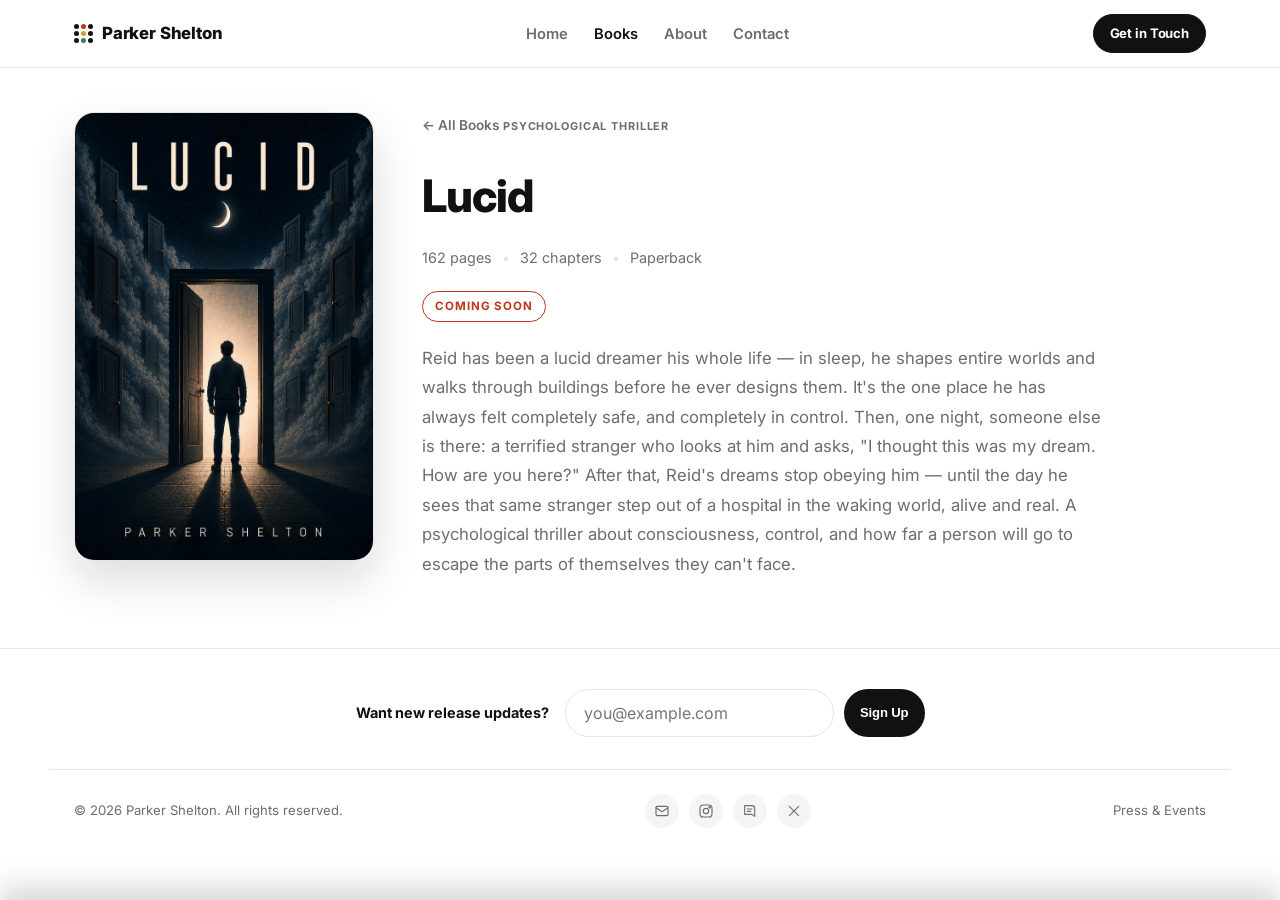
==== books/lucid.html @ 1c01140f "Replace book modal with dedicated book pages Each book now has its own page under books/ (lucid, the" ====
<!DOCTYPE html>
<html lang="en">
<head>
<meta charset="UTF-8" />
<meta name="viewport" content="width=device-width, initial-scale=1.0" />
<title>Lucid | Parker Shelton</title>
<meta name="description" content="Lucid — a psychological thriller by Parker Shelton. A lifelong lucid dreamer discovers he isn't alone in his dreams, and the stranger invading them is real." />

<link rel="icon" href="../favicon.svg" type="image/svg+xml" />
<link rel="icon" href="../favicon-32.png" sizes="32x32" type="image/png" />
<link rel="apple-touch-icon" href="../apple-touch-icon.png" />
<meta name="theme-color" content="#bc361b" />

<meta property="og:type" content="book" />
<meta property="og:title" content="Lucid | Parker Shelton" />
<meta property="og:description" content="A lifelong lucid dreamer discovers he isn't alone in his dreams — and the stranger invading them is real." />
<meta property="og:url" content="https://parkersheltonbooks.com/books/lucid.html" />
<meta property="og:image" content="https://parkersheltonbooks.com/images/lucid.jpg" />
<meta name="twitter:card" content="summary_large_image" />
<meta name="twitter:title" content="Lucid | Parker Shelton" />
<meta name="twitter:description" content="A lifelong lucid dreamer discovers he isn't alone in his dreams — and the stranger invading them is real." />
<meta name="twitter:image" content="https://parkersheltonbooks.com/images/lucid.jpg" />

<link rel="preconnect" href="https://fonts.googleapis.com" />
<link rel="preconnect" href="https://fonts.gstatic.com" crossorigin />
<link href="https://fonts.googleapis.com/css2?family=Inter:wght@400;500;600;700;800&display=swap" rel="stylesheet" />
<link rel="stylesheet" href="../css/styles.css" />
</head>
<body>

<div class="scroll-progress" id="scroll-progress"></div>

<header class="site-header">
  <div class="wrap">
    <a href="../index.html" class="brand">
      <span class="logo-mark"><span></span><span></span><span></span><span></span><span></span><span></span><span></span><span></span><span></span></span>
      Parker Shelton
    </a>
    <button class="nav-toggle" aria-label="Toggle menu" aria-expanded="false">
      <span></span>
    </button>
    <nav class="main-nav">
      <ul>
        <li><a href="../index.html#top">Home</a></li>
        <li><a href="../index.html#books" class="active">Books</a></li>
        <li><a href="../index.html#about">About</a></li>
        <li><a href="../index.html#contact">Contact</a></li>
      </ul>
    </nav>
    <a href="../index.html#contact" class="btn btn-primary btn-small nav-cta">Get in Touch</a>
  </div>
</header>

<main>
  <section class="section book-hero">
    <div class="wrap book-detail-layout">
      <div class="book-detail-cover reveal">
        <img src="../images/lucid.jpg" alt="Lucid — book cover" />
      </div>
      <div class="book-detail-info reveal">
        <a href="../index.html#books" class="back-link">&larr; All Books</a>
        <span class="book-genre">Psychological Thriller</span>
        <h1>Lucid</h1>
        <ul class="book-stats">
          <li>162 pages</li>
          <li>32 chapters</li>
          <li>Paperback</li>
        </ul>
        <div class="buy-links">
          <span class="coming-soon">Coming soon</span>
        </div>
        <p class="book-detail-desc">Reid has been a lucid dreamer his whole life — in sleep, he shapes entire worlds and walks through buildings before he ever designs them. It's the one place he has always felt completely safe, and completely in control. Then, one night, someone else is there: a terrified stranger who looks at him and asks, "I thought this was my dream. How are you here?" After that, Reid's dreams stop obeying him — until the day he sees that same stranger step out of a hospital in the waking world, alive and real. A psychological thriller about consciousness, control, and how far a person will go to escape the parts of themselves they can't face.</p>
      </div>
    </div>
  </section>

  <!-- PRAISE / REVIEWS — uncomment and add real quotes when you have them:
  <section class="section section-alt">
    <div class="wrap">
      <div class="section-head reveal"><span class="eyebrow">Praise</span><h2>What readers are saying</h2></div>
      <blockquote class="book-quote reveal"><p>"A quote about the book."</p><cite>— Reviewer, Publication</cite></blockquote>
    </div>
  </section>
  -->

  <!-- BEHIND THE SCENES — uncomment and add content when you're ready:
  <section class="section">
    <div class="wrap">
      <div class="section-head reveal"><span class="eyebrow">Behind the Scenes</span><h2>The story behind Lucid</h2></div>
      <p class="book-detail-desc">Notes, inspiration, deleted scenes…</p>
    </div>
  </section>
  -->
</main>

<footer class="site-footer">
  <div class="wrap footer-newsletter">
    <span>Want new release updates?</span>
    <form class="signup-form footer-signup-form">
      <input type="email" placeholder="you@example.com" required />
      <button type="submit" class="btn btn-primary btn-small">Sign Up</button>
      <p class="form-success"></p>
    </form>
  </div>
  <div class="wrap footer-meta">
    <span>&copy; 2026 Parker Shelton. All rights reserved.</span>
    <div class="footer-social">
      <a href="mailto:parkerkshelton@gmail.com" class="footer-social-link" aria-label="Email">
        <svg viewBox="0 0 24 24" fill="none" stroke="currentColor" stroke-width="1.7" stroke-linecap="round" stroke-linejoin="round"><rect x="3" y="5" width="18" height="14" rx="2"/><path d="M3 7l9 6 9-6"/></svg>
      </a>
      <a href="#" class="footer-social-link" aria-label="Instagram">
        <svg viewBox="0 0 24 24" fill="none" stroke="currentColor" stroke-width="1.7" stroke-linecap="round" stroke-linejoin="round"><rect x="3" y="3" width="18" height="18" rx="5"/><circle cx="12" cy="12" r="4"/><circle cx="17.5" cy="6.5" r="1"/></svg>
      </a>
      <a href="#" class="footer-social-link" aria-label="Goodreads">
        <svg viewBox="0 0 24 24" fill="none" stroke="currentColor" stroke-width="1.7" stroke-linecap="round" stroke-linejoin="round"><path d="M4 4h11a4 4 0 0 1 4 4v12L15 17H4z"/><path d="M8 9h7M8 12.5h5"/></svg>
      </a>
      <a href="#" class="footer-social-link" aria-label="X / Twitter">
        <svg viewBox="0 0 24 24" fill="none" stroke="currentColor" stroke-width="1.7" stroke-linecap="round" stroke-linejoin="round"><path d="M5 5l14 14M19 5L5 19"/></svg>
      </a>
    </div>
    <span><a href="../index.html#contact">Press &amp; Events</a></span>
  </div>
</footer>

<div class="newsletter-banner" id="newsletter-banner">
  <div class="wrap newsletter-banner-inner">
    <div class="newsletter-banner-content">
      <div class="newsletter-banner-text">
        <strong>Get new releases first</strong>
        <span>Launch announcements, cover reveals, and the occasional deleted scene.</span>
      </div>
      <form class="signup-form">
        <input type="email" placeholder="you@example.com" required />
        <button type="submit" class="btn btn-primary btn-small">Sign Up</button>
        <p class="form-success"></p>
      </form>
    </div>
    <button class="newsletter-banner-close" aria-label="Dismiss newsletter signup">&times;</button>
  </div>
</div>

<script src="../js/main.js"></script>
</body>
</html>
---- css/styles.css ----
:root {
  --color-bg: #ffffff;
  --color-bg-alt: #f5f5f4;
  --color-ink: #111110;
  --color-ink-soft: #6f6d69;
  --color-accent: #bc361b;
  --color-accent-soft: #e2c4bc;
  --color-border: #e7e5e1;
  --radius-lg: 20px;
  --radius-md: 14px;
  --font-sans: "Inter", -apple-system, BlinkMacSystemFont, "Segoe UI", Helvetica, Arial, sans-serif;
  --max-width: 1180px;
}

* {
  box-sizing: border-box;
}

html {
  scroll-behavior: smooth;
}

body {
  margin: 0;
  background: var(--color-bg);
  color: var(--color-ink);
  font-family: var(--font-sans);
  line-height: 1.6;
  -webkit-font-smoothing: antialiased;
}

img {
  max-width: 100%;
  display: block;
}

a {
  color: var(--color-ink);
}

.wrap {
  max-width: var(--max-width);
  margin: 0 auto;
  padding: 0 24px;
}

/* Scroll progress bar */
.scroll-progress {
  position: fixed;
  top: 0;
  left: 0;
  width: 0%;
  height: 3px;
  background: var(--color-accent);
  z-index: 100;
}

/* Scroll reveal */
@media (prefers-reduced-motion: no-preference) {
  .reveal {
    opacity: 0;
    transform: translateY(24px);
    transition: opacity 0.6s ease, transform 0.6s ease;
  }

  .reveal.revealed {
    opacity: 1;
    transform: translateY(0);
  }
}

/* Header */
.site-header {
  position: sticky;
  top: 0;
  z-index: 20;
  background: rgba(255, 255, 255, 0.88);
  backdrop-filter: blur(8px);
  border-bottom: 1px solid var(--color-border);
}

.site-header .wrap {
  display: flex;
  align-items: center;
  justify-content: space-between;
  padding-top: 14px;
  padding-bottom: 14px;
  gap: 20px;
}

.brand {
  display: inline-flex;
  align-items: center;
  gap: 9px;
  font-size: 1.05rem;
  font-weight: 800;
  letter-spacing: -0.01em;
  text-decoration: none;
  color: var(--color-ink);
}

.logo-mark {
  display: grid;
  grid-template-columns: repeat(3, 5px);
  grid-template-rows: repeat(3, 5px);
  gap: 2px;
  flex-shrink: 0;
}

.logo-mark span {
  width: 5px;
  height: 5px;
  border-radius: 50%;
  background: var(--color-ink);
}

.logo-mark span:nth-child(2) {
  background: var(--color-accent);
}

.logo-mark span:nth-child(5) {
  background: #d99a2b;
}

.logo-mark span:nth-child(8) {
  background: #3f7a5c;
}

.nav-toggle {
  display: none;
  background: none;
  border: 1px solid var(--color-border);
  border-radius: 8px;
  padding: 8px 10px;
  cursor: pointer;
}

.nav-toggle span,
.nav-toggle span::before,
.nav-toggle span::after {
  display: block;
  width: 20px;
  height: 2px;
  background: var(--color-ink);
  position: relative;
  transition: 0.2s;
}

.nav-toggle span::before {
  content: "";
  position: absolute;
  top: -6px;
}

.nav-toggle span::after {
  content: "";
  position: absolute;
  top: 6px;
}

.main-nav ul {
  list-style: none;
  display: flex;
  align-items: center;
  gap: 26px;
  margin: 0;
  padding: 0;
}

.main-nav a {
  text-decoration: none;
  color: var(--color-ink-soft);
  font-size: 0.92rem;
  font-weight: 600;
  transition: color 0.15s;
}

.main-nav a:hover,
.main-nav a.active {
  color: var(--color-ink);
}

.nav-cta {
  display: inline-flex;
}

/* Buttons */
.btn {
  display: inline-block;
  padding: 12px 24px;
  border-radius: 999px;
  font-weight: 700;
  text-decoration: none;
  font-size: 0.92rem;
  letter-spacing: -0.01em;
  border: 1.5px solid var(--color-ink);
  transition: transform 0.15s, background 0.15s, color 0.15s, opacity 0.15s;
}

.btn-primary {
  background: var(--color-ink);
  color: var(--color-bg);
}

.btn-primary:hover {
  opacity: 0.8;
  transform: translateY(-1px);
}

.btn-outline {
  background: transparent;
  color: var(--color-ink);
}

.btn-outline:hover {
  background: var(--color-ink);
  color: var(--color-bg);
  transform: translateY(-1px);
}

.btn-small {
  padding: 8px 16px;
  font-size: 0.82rem;
}

/* Hero */
#top,
#books,
#about,
#contact {
  scroll-margin-top: 88px;
}

.hero {
  padding: 100px 0 64px;
  text-align: center;
}

.hero h1 {
  font-family: var(--font-sans);
  font-weight: 800;
  letter-spacing: -0.03em;
  font-size: clamp(2.4rem, 6vw, 4rem);
  margin: 0 0 18px;
  line-height: 1.08;
}

.hero .accent {
  color: var(--color-accent);
}

@media (prefers-reduced-motion: no-preference) {
  .hero h1 .reveal-word {
    display: inline-block;
    opacity: 0;
    transform: translateY(18px);
    animation: word-in 0.5s ease forwards;
  }

  .hero h1 .reveal-word:nth-child(1) { animation-delay: 0.05s; }
  .hero h1 .reveal-word:nth-child(2) { animation-delay: 0.1s; }
  .hero h1 .reveal-word:nth-child(3) { animation-delay: 0.15s; }
  .hero h1 .reveal-word:nth-child(4) { animation-delay: 0.2s; }
  .hero h1 .reveal-word:nth-child(5) { animation-delay: 0.25s; }
  .hero h1 .reveal-word:nth-child(6) { animation-delay: 0.3s; }
  .hero h1 .reveal-word:nth-child(7) { animation-delay: 0.35s; }
  .hero h1 .reveal-word:nth-child(8) { animation-delay: 0.4s; }
  .hero h1 .reveal-word:nth-child(9) { animation-delay: 0.45s; }
  .hero h1 .reveal-word:nth-child(10) { animation-delay: 0.5s; }
}

@keyframes word-in {
  to {
    opacity: 1;
    transform: translateY(0);
  }
}

.hero p.lede {
  max-width: 540px;
  margin: 0 auto 32px;
  color: var(--color-ink-soft);
  font-size: 1.1rem;
}

.hero-actions {
  display: flex;
  gap: 14px;
  justify-content: center;
  flex-wrap: wrap;
}

/* Section headings */
.section {
  padding: 56px 0;
}

.section-alt {
  background: var(--color-bg-alt);
}

.section-head {
  max-width: 620px;
  margin: 0 0 28px;
  text-align: left;
}

.section-head-row {
  display: flex;
  align-items: flex-end;
  justify-content: space-between;
  gap: 20px;
  margin-bottom: 28px;
}

.section-head-row .section-head {
  margin-bottom: 0;
}

.section-head h2 {
  font-weight: 800;
  letter-spacing: -0.02em;
  font-size: 1.6rem;
  margin: 0 0 6px;
}

.section-head p {
  color: var(--color-ink-soft);
  margin: 0;
  font-size: 0.95rem;
}

.eyebrow {
  display: block;
  text-transform: uppercase;
  letter-spacing: 0.1em;
  font-size: 0.72rem;
  font-weight: 700;
  color: var(--color-ink-soft);
  margin-bottom: 10px;
}

.hero .eyebrow {
  text-align: center;
}

/* Filter tabs */
.filter-tabs {
  display: flex;
  gap: 8px;
  flex-wrap: wrap;
  margin-bottom: 32px;
}

.filter-tab {
  border: 1px solid var(--color-border);
  background: var(--color-bg);
  color: var(--color-ink-soft);
  font-size: 0.85rem;
  font-weight: 600;
  padding: 9px 16px;
  border-radius: 999px;
  cursor: pointer;
  transition: background 0.15s, color 0.15s, border-color 0.15s;
}

.filter-tab:hover {
  color: var(--color-ink);
  border-color: var(--color-ink);
}

.filter-tab.active {
  background: var(--color-ink);
  color: var(--color-bg);
  border-color: var(--color-ink);
}

/* Book grid + masonry */
.masonry {
  display: flex;
  flex-wrap: wrap;
  justify-content: center;
  gap: 28px;
}

.masonry .book-card {
  flex: 1 1 260px;
  max-width: 300px;
}

.book-card {
  background: var(--color-bg);
  border: 1px solid var(--color-border);
  border-radius: var(--radius-lg);
  overflow: hidden;
  display: flex;
  flex-direction: column;
  transition: transform 0.18s, box-shadow 0.18s;
}

.book-card:hover {
  transform: translateY(-3px);
  box-shadow: 0 16px 32px rgba(17, 17, 16, 0.1);
}

.book-cover {
  display: block;
  aspect-ratio: 2 / 3;
  width: 100%;
  position: relative;
  overflow: hidden;
  cursor: pointer;
  transition: transform 0.4s ease;
}

.book-cover img {
  width: 100%;
  height: 100%;
  object-fit: cover;
  display: block;
}

.book-card:hover .book-cover {
  transform: scale(1.06) rotate(-1deg);
}

.book-cover::after {
  content: "View Details";
  position: absolute;
  bottom: 14px;
  left: 50%;
  transform: translate(-50%, 8px);
  background: rgba(255, 255, 255, 0.92);
  color: var(--color-ink);
  font-size: 0.7rem;
  font-weight: 700;
  padding: 7px 14px;
  border-radius: 999px;
  opacity: 0;
  transition: opacity 0.25s ease, transform 0.25s ease;
  pointer-events: none;
}

.book-card:hover .book-cover::after {
  opacity: 1;
  transform: translate(-50%, 0);
}

.book-body {
  padding: 16px 18px 20px;
  display: flex;
  flex-direction: column;
  flex: 1;
}

.book-genre {
  text-transform: uppercase;
  font-size: 0.68rem;
  letter-spacing: 0.08em;
  font-weight: 700;
  color: var(--color-ink-soft);
  margin-bottom: 6px;
}

.book-body h3 {
  font-weight: 700;
  letter-spacing: -0.01em;
  margin: 0 0 8px;
  font-size: 1.1rem;
}

.book-body h3 a {
  color: inherit;
  text-decoration: none;
}

.book-body h3 a:hover {
  color: var(--color-accent);
}

.book-blurb {
  color: var(--color-ink-soft);
  font-size: 0.9rem;
  margin: 0 0 16px;
  flex: 1;
}

.buy-links {
  display: flex;
  flex-wrap: wrap;
  gap: 8px;
}

.buy-links a {
  font-size: 0.8rem;
  text-decoration: none;
  border: 1px solid var(--color-border);
  padding: 6px 12px;
  border-radius: 999px;
  color: var(--color-ink);
  font-weight: 600;
}

.buy-links a:hover {
  border-color: var(--color-ink);
  background: var(--color-ink);
  color: var(--color-bg);
}

.coming-soon {
  display: inline-block;
  font-size: 0.72rem;
  font-weight: 700;
  letter-spacing: 0.08em;
  text-transform: uppercase;
  color: var(--color-accent);
  border: 1px solid var(--color-accent);
  padding: 5px 12px;
  border-radius: 999px;
}

/* About */
.about-layout {
  display: grid;
  grid-template-columns: 280px 1fr;
  gap: 48px;
  align-items: start;
}

.author-photo {
  aspect-ratio: 1;
  width: 100%;
  border-radius: var(--radius-lg);
  object-fit: cover;
  background: linear-gradient(135deg, var(--color-accent), var(--color-accent-soft));
}

.about-copy h2 {
  font-weight: 800;
  letter-spacing: -0.02em;
  font-size: 2rem;
  margin-top: 0;
}

.about-copy p {
  color: var(--color-ink-soft);
}

.fact-list {
  list-style: none;
  padding: 0;
  margin: 24px 0 0;
  display: grid;
  gap: 10px;
}

.fact-list li {
  padding-left: 20px;
  position: relative;
  color: var(--color-ink-soft);
}

.fact-list li::before {
  content: "\2022";
  color: var(--color-accent);
  position: absolute;
  left: 0;
  font-weight: 700;
}

/* Newsletter banner */
.newsletter-banner {
  position: fixed;
  left: 0;
  right: 0;
  bottom: 0;
  z-index: 50;
  background: var(--color-accent);
  color: #fff;
  padding: 18px 0;
  transform: translateY(100%);
  transition: transform 0.4s ease;
  box-shadow: 0 -12px 30px rgba(17, 17, 16, 0.18);
}

.newsletter-banner.visible {
  transform: translateY(0);
}

.newsletter-banner-inner {
  display: flex;
  align-items: center;
  gap: 20px;
}

.newsletter-banner-content {
  flex: 1;
  display: flex;
  align-items: center;
  justify-content: center;
  gap: 24px;
  flex-wrap: wrap;
}

.newsletter-banner-text {
  display: flex;
  flex-direction: column;
  gap: 2px;
  text-align: left;
}

.newsletter-banner-text strong {
  font-size: 1rem;
  font-weight: 800;
}

.newsletter-banner-text span {
  font-size: 0.85rem;
  color: rgba(255, 255, 255, 0.85);
}

.newsletter-banner .signup-form {
  margin: 0;
  max-width: none;
}

.newsletter-banner-close {
  flex-shrink: 0;
  width: 40px;
  height: 40px;
  display: flex;
  align-items: center;
  justify-content: center;
  border-radius: 50%;
  background: rgba(255, 255, 255, 0.14);
  border: none;
  color: #fff;
  font-size: 1.7rem;
  line-height: 1;
  cursor: pointer;
  transition: background 0.15s;
}

.newsletter-banner-close:hover {
  background: rgba(255, 255, 255, 0.26);
}

.signup-form {
  display: flex;
  gap: 10px;
  justify-content: center;
  flex-wrap: wrap;
  max-width: 420px;
  margin: 0 auto;
}

.signup-form input[type="email"] {
  flex: 1;
  min-width: 220px;
  padding: 13px 18px;
  border-radius: 999px;
  border: none;
  font-size: 1rem;
  font-family: var(--font-sans);
  background: #fff;
  color: var(--color-ink);
}

.signup-form button {
  border: none;
  cursor: pointer;
  background: var(--color-ink);
  color: #fff;
}

.form-success {
  flex-basis: 100%;
  margin-top: 14px;
  font-size: 0.9rem;
  font-weight: 700;
  color: #fff;
  display: none;
}

/* Contact */
.contact-layout {
  display: grid;
  grid-template-columns: 1fr 1fr;
  gap: 32px;
}

.contact-card {
  background: var(--color-bg);
  border: 1px solid var(--color-border);
  border-radius: var(--radius-lg);
  padding: 28px;
}

.contact-card h3 {
  font-weight: 700;
  letter-spacing: -0.01em;
  margin-top: 0;
}

.contact-form label {
  display: block;
  font-weight: 700;
  font-size: 0.82rem;
  margin: 16px 0 6px;
}

.contact-form label:first-child {
  margin-top: 0;
}

.contact-form input,
.contact-form select,
.contact-form textarea {
  width: 100%;
  padding: 11px 14px;
  border-radius: 10px;
  border: 1px solid var(--color-border);
  font-family: var(--font-sans);
  font-size: 0.95rem;
  background: var(--color-bg-alt);
  color: var(--color-ink);
}

.contact-form textarea {
  min-height: 120px;
  resize: vertical;
}

.contact-form button {
  margin-top: 20px;
}

.contact-meta {
  display: grid;
  gap: 18px;
}

.contact-meta .item h4 {
  margin: 0 0 4px;
  font-weight: 700;
}

.contact-meta .item p {
  margin: 0;
  color: var(--color-ink-soft);
}

.social-row {
  display: flex;
  gap: 10px;
  margin-top: 4px;
}

.social-row a {
  text-decoration: none;
  border: 1px solid var(--color-border);
  border-radius: 999px;
  padding: 8px 16px;
  font-size: 0.82rem;
  font-weight: 600;
  color: var(--color-ink);
}

.social-row a:hover {
  border-color: var(--color-ink);
  background: var(--color-ink);
  color: var(--color-bg);
}

/* Footer */
.site-footer {
  border-top: 1px solid var(--color-border);
  padding: 40px 0 28px;
  text-align: center;
  color: var(--color-ink-soft);
  font-size: 0.82rem;
}

.site-footer a {
  color: var(--color-ink-soft);
  text-decoration: none;
}

.site-footer a:hover {
  color: var(--color-ink);
}

.footer-newsletter {
  display: flex;
  align-items: center;
  justify-content: center;
  gap: 16px;
  flex-wrap: wrap;
  padding-bottom: 32px;
  margin-bottom: 24px;
  border-bottom: 1px solid var(--color-border);
}

.footer-newsletter span {
  font-weight: 700;
  color: var(--color-ink);
  font-size: 0.9rem;
}

.footer-signup-form {
  max-width: 360px;
  margin: 0;
}

.footer-signup-form .form-success {
  color: var(--color-accent);
}

.footer-signup-form input[type="email"] {
  border: 1px solid var(--color-border);
}

.footer-meta {
  display: flex;
  justify-content: space-between;
  align-items: center;
  flex-wrap: wrap;
  gap: 12px;
}

.footer-social {
  display: flex;
  align-items: center;
  gap: 10px;
}

.footer-social-link {
  display: flex;
  align-items: center;
  justify-content: center;
  width: 34px;
  height: 34px;
  border-radius: 50%;
  background: var(--color-bg-alt);
  color: var(--color-ink-soft);
  transition: color 0.15s, background 0.15s;
}

.footer-social-link:hover {
  color: var(--color-ink);
  background: var(--color-border);
}

.footer-social-link svg {
  width: 16px;
  height: 16px;
}

/* Book detail page */
.book-hero {
  padding: 44px 0 52px;
}

.book-detail-layout {
  display: grid;
  grid-template-columns: 300px 1fr;
  gap: 48px;
  align-items: start;
}

.book-detail-cover {
  border-radius: var(--radius-lg);
  overflow: hidden;
  border: 1px solid var(--color-border);
  box-shadow: 0 20px 45px rgba(17, 17, 16, 0.14);
}

.book-detail-cover img {
  width: 100%;
  display: block;
}

.back-link {
  display: inline-block;
  font-size: 0.85rem;
  font-weight: 600;
  color: var(--color-ink-soft);
  text-decoration: none;
  margin-bottom: 18px;
}

.back-link:hover {
  color: var(--color-ink);
}

.book-detail-info h1 {
  font-weight: 800;
  letter-spacing: -0.02em;
  font-size: clamp(2rem, 4vw, 2.8rem);
  margin: 6px 0 14px;
}

.book-detail-info .buy-links {
  margin: 22px 0;
}

.book-detail-desc {
  color: var(--color-ink-soft);
  font-size: 1.05rem;
  line-height: 1.75;
  max-width: 62ch;
}

.book-stats {
  display: flex;
  flex-wrap: wrap;
  gap: 4px 0;
  list-style: none;
  padding: 0;
  margin: 0;
  font-size: 0.9rem;
  color: var(--color-ink-soft);
}

.book-stats li:not(:last-child)::after {
  content: "\2022";
  margin: 0 10px;
  color: var(--color-border);
}

/* Reviews / praise blocks on book pages */
.book-quote {
  border-left: 3px solid var(--color-accent);
  padding: 4px 0 4px 20px;
  margin: 0 0 22px;
  max-width: 62ch;
}

.book-quote p {
  font-size: 1.1rem;
  font-weight: 600;
  letter-spacing: -0.01em;
  margin: 0;
}

.book-quote cite {
  display: block;
  margin-top: 8px;
  font-style: normal;
  font-size: 0.82rem;
  font-weight: 600;
  color: var(--color-ink-soft);
}

/* Responsive */
@media (max-width: 760px) {
  .nav-toggle {
    display: inline-flex;
    align-items: center;
    justify-content: center;
  }

  .main-nav {
    display: none;
    width: 100%;
    order: 3;
  }

  .main-nav.open {
    display: block;
  }

  .main-nav ul {
    flex-direction: column;
    align-items: flex-start;
    gap: 0;
    padding: 12px 0 4px;
  }

  .main-nav a {
    display: block;
    padding: 12px 0;
    border-bottom: 1px solid var(--color-border);
    width: 100%;
  }

  .nav-cta {
    display: none;
  }

  .site-header .wrap {
    flex-wrap: wrap;
  }

  .about-layout,
  .contact-layout {
    grid-template-columns: 1fr;
  }

  .book-detail-layout {
    grid-template-columns: 1fr;
    gap: 28px;
  }

  .book-detail-cover {
    max-width: 240px;
  }

  .newsletter-banner-content {
    flex-direction: column;
    align-items: stretch;
  }

  .newsletter-banner-text {
    text-align: center;
    align-items: center;
  }

  .author-photo {
    max-width: 220px;
    margin: 0 auto;
  }

  .masonry .book-card {
    max-width: 100%;
  }

  .section-head {
    flex-direction: column;
    align-items: flex-start;
  }
}
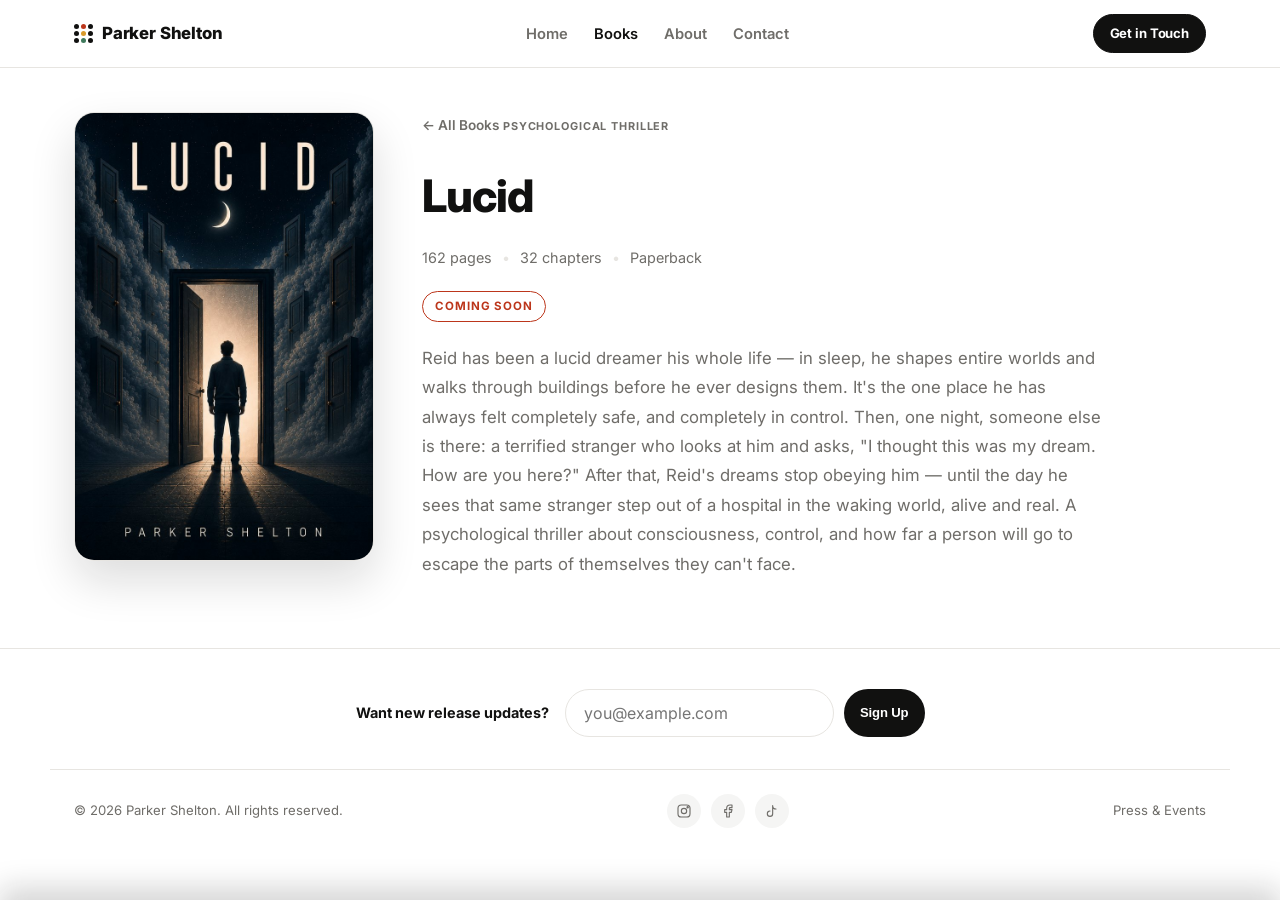
==== commit e2eaa79e: "Refocus About on the books and switch to personal socials About: drop the art/music framing, align g" ====
--- a/books/lucid.html
+++ b/books/lucid.html
@@ -105,17 +105,14 @@
   <div class="wrap footer-meta">
     <span>&copy; 2026 Parker Shelton. All rights reserved.</span>
     <div class="footer-social">
-      <a href="mailto:parkerkshelton@gmail.com" class="footer-social-link" aria-label="Email">
-        <svg viewBox="0 0 24 24" fill="none" stroke="currentColor" stroke-width="1.7" stroke-linecap="round" stroke-linejoin="round"><rect x="3" y="5" width="18" height="14" rx="2"/><path d="M3 7l9 6 9-6"/></svg>
-      </a>
-      <a href="#" class="footer-social-link" aria-label="Instagram">
+      <a href="https://www.instagram.com/parkersheltonbooks/" class="footer-social-link" aria-label="Instagram" target="_blank" rel="noopener">
         <svg viewBox="0 0 24 24" fill="none" stroke="currentColor" stroke-width="1.7" stroke-linecap="round" stroke-linejoin="round"><rect x="3" y="3" width="18" height="18" rx="5"/><circle cx="12" cy="12" r="4"/><circle cx="17.5" cy="6.5" r="1"/></svg>
       </a>
-      <a href="#" class="footer-social-link" aria-label="Goodreads">
-        <svg viewBox="0 0 24 24" fill="none" stroke="currentColor" stroke-width="1.7" stroke-linecap="round" stroke-linejoin="round"><path d="M4 4h11a4 4 0 0 1 4 4v12L15 17H4z"/><path d="M8 9h7M8 12.5h5"/></svg>
+      <a href="https://www.facebook.com/profile.php?id=61591836630625" class="footer-social-link" aria-label="Facebook" target="_blank" rel="noopener">
+        <svg viewBox="0 0 24 24" fill="none" stroke="currentColor" stroke-width="1.7" stroke-linecap="round" stroke-linejoin="round"><path d="M7 10v4h3v7h4v-7h3l1 -4h-4v-2a1 1 0 0 1 1 -1h3v-4h-3a5 5 0 0 0 -5 5v2h-3"/></svg>
       </a>
-      <a href="#" class="footer-social-link" aria-label="X / Twitter">
-        <svg viewBox="0 0 24 24" fill="none" stroke="currentColor" stroke-width="1.7" stroke-linecap="round" stroke-linejoin="round"><path d="M5 5l14 14M19 5L5 19"/></svg>
+      <a href="https://www.tiktok.com/@parkersheltonbooks" class="footer-social-link" aria-label="TikTok" target="_blank" rel="noopener">
+        <svg viewBox="0 0 24 24" fill="none" stroke="currentColor" stroke-width="1.7" stroke-linecap="round" stroke-linejoin="round"><path d="M9 12a4 4 0 1 0 4 4v-12a5 5 0 0 0 5 5"/></svg>
       </a>
     </div>
     <span><a href="../index.html#contact">Press &amp; Events</a></span>
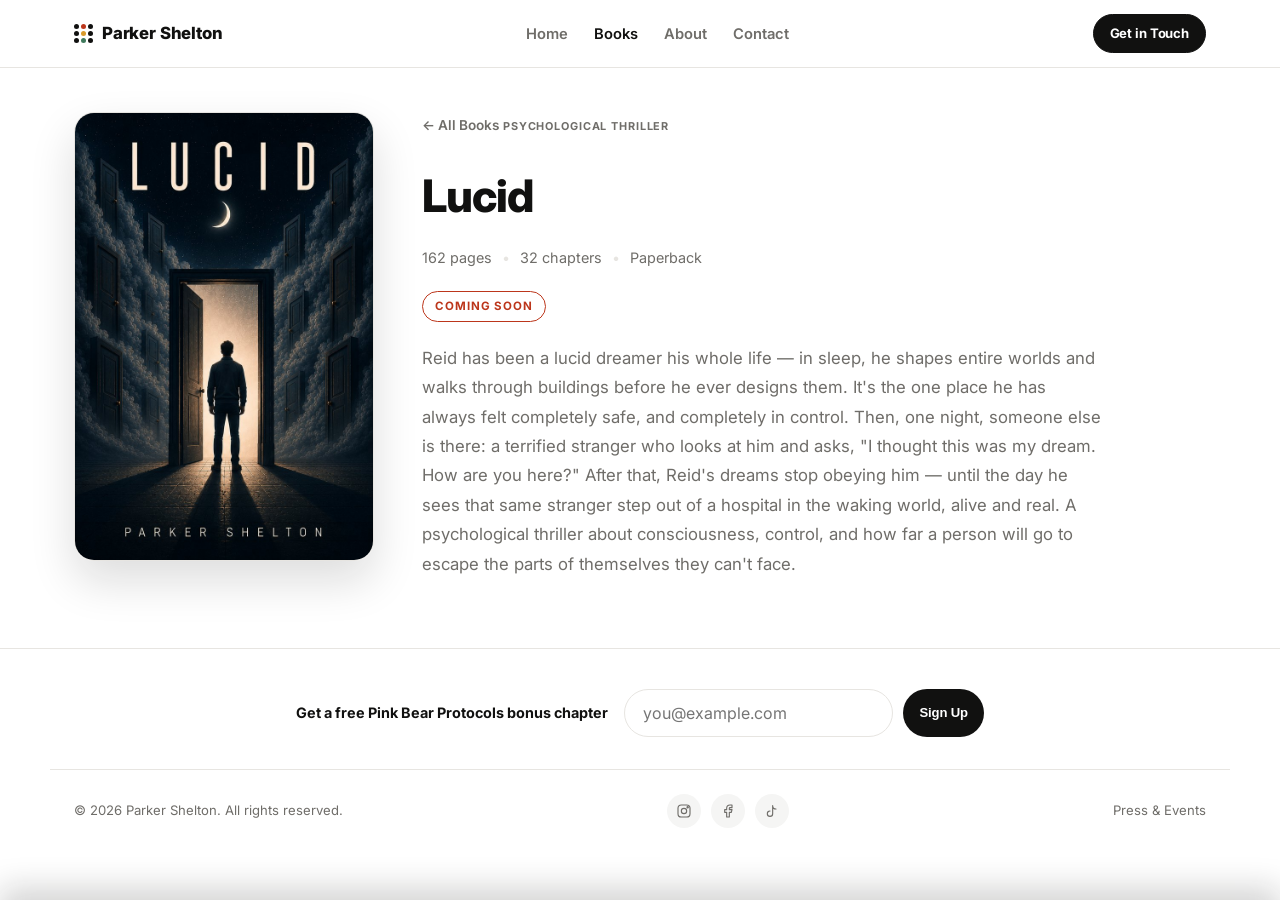
==== commit f5914fd9: "Add newsletter incentive + point at new Kit form Advertise the free Pink Bear Protocols bonus chapte" ====
--- a/books/lucid.html
+++ b/books/lucid.html
@@ -95,7 +95,7 @@
 
 <footer class="site-footer">
   <div class="wrap footer-newsletter">
-    <span>Want new release updates?</span>
+    <span>Get a free Pink Bear Protocols bonus chapter</span>
     <form class="signup-form footer-signup-form">
       <input type="email" placeholder="you@example.com" required />
       <button type="submit" class="btn btn-primary btn-small">Sign Up</button>
@@ -123,8 +123,8 @@
   <div class="wrap newsletter-banner-inner">
     <div class="newsletter-banner-content">
       <div class="newsletter-banner-text">
-        <strong>Get new releases first</strong>
-        <span>Launch announcements, cover reveals, and the occasional deleted scene.</span>
+        <strong>Get a free bonus chapter</strong>
+        <span>Sign up and I'll send you an exclusive bonus story from The Pink Bear Protocols — plus first word on new releases.</span>
       </div>
       <form class="signup-form">
         <input type="email" placeholder="you@example.com" required />
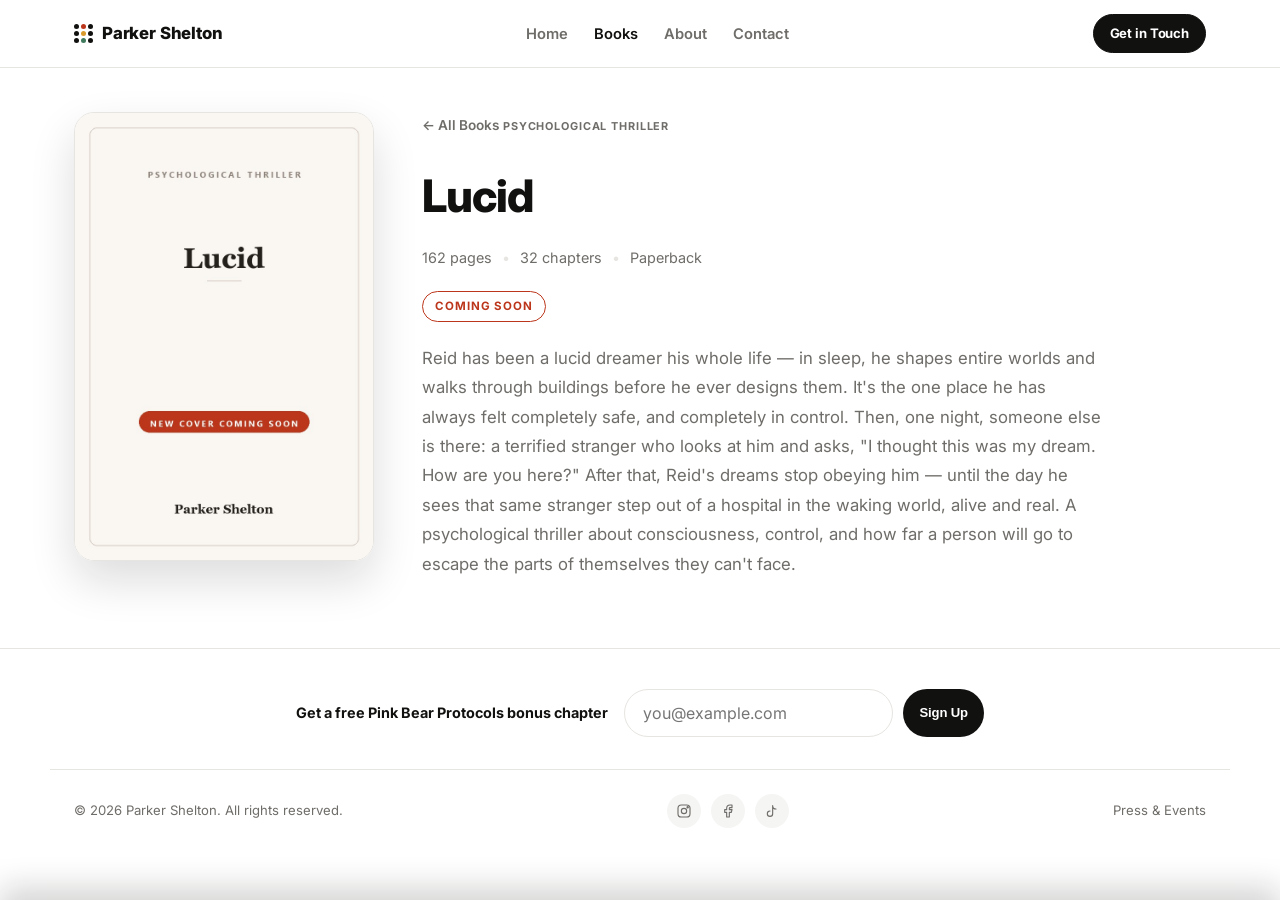
==== commit 79b03bbb: "Show a "cover coming soon" placeholder for Lucid Same treatment as The Pink Bear Protocols: swap the" ====
--- a/books/lucid.html
+++ b/books/lucid.html
@@ -15,11 +15,11 @@
 <meta property="og:title" content="Lucid | Parker Shelton" />
 <meta property="og:description" content="A lifelong lucid dreamer discovers he isn't alone in his dreams — and the stranger invading them is real." />
 <meta property="og:url" content="https://parkersheltonbooks.com/books/lucid.html" />
-<meta property="og:image" content="https://parkersheltonbooks.com/images/lucid.jpg" />
+<meta property="og:image" content="https://parkersheltonbooks.com/images/lucid-placeholder.jpg" />
 <meta name="twitter:card" content="summary_large_image" />
 <meta name="twitter:title" content="Lucid | Parker Shelton" />
 <meta name="twitter:description" content="A lifelong lucid dreamer discovers he isn't alone in his dreams — and the stranger invading them is real." />
-<meta name="twitter:image" content="https://parkersheltonbooks.com/images/lucid.jpg" />
+<meta name="twitter:image" content="https://parkersheltonbooks.com/images/lucid-placeholder.jpg" />
 
 <link rel="preconnect" href="https://fonts.googleapis.com" />
 <link rel="preconnect" href="https://fonts.gstatic.com" crossorigin />
@@ -55,7 +55,7 @@
   <section class="section book-hero">
     <div class="wrap book-detail-layout">
       <div class="book-detail-cover reveal">
-        <img src="../images/lucid.jpg" alt="Lucid — book cover" />
+        <img src="../images/lucid-placeholder.jpg" alt="Lucid — new cover coming soon" />
       </div>
       <div class="book-detail-info reveal">
         <a href="../index.html#books" class="back-link">&larr; All Books</a>
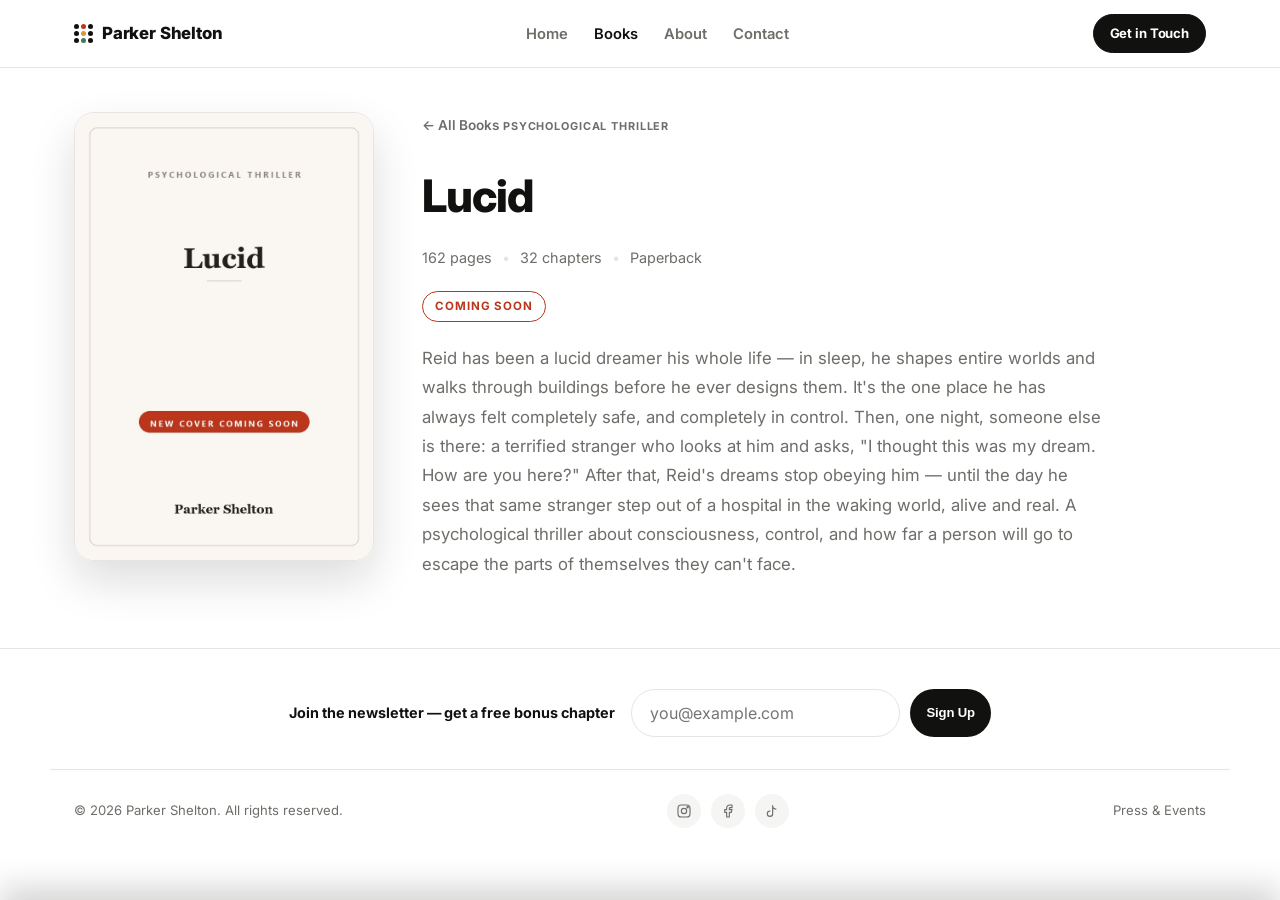
==== commit 481b8f42: "Make newsletter signups clearly say "newsletter" Update the banner and footer copy so it's transpare" ====
--- a/books/lucid.html
+++ b/books/lucid.html
@@ -95,7 +95,7 @@
 
 <footer class="site-footer">
   <div class="wrap footer-newsletter">
-    <span>Get a free Pink Bear Protocols bonus chapter</span>
+    <span>Join the newsletter — get a free bonus chapter</span>
     <form class="signup-form footer-signup-form">
       <input type="email" placeholder="you@example.com" required />
       <button type="submit" class="btn btn-primary btn-small">Sign Up</button>
@@ -123,8 +123,8 @@
   <div class="wrap newsletter-banner-inner">
     <div class="newsletter-banner-content">
       <div class="newsletter-banner-text">
-        <strong>Get a free bonus chapter</strong>
-        <span>Sign up and I'll send you an exclusive bonus story from The Pink Bear Protocols — plus first word on new releases.</span>
+        <strong>Join the newsletter, get a free chapter</strong>
+        <span>Subscribe for new releases, cover reveals, and behind-the-scenes notes — and I'll send you an exclusive Pink Bear Protocols bonus chapter to say thanks.</span>
       </div>
       <form class="signup-form">
         <input type="email" placeholder="you@example.com" required />
